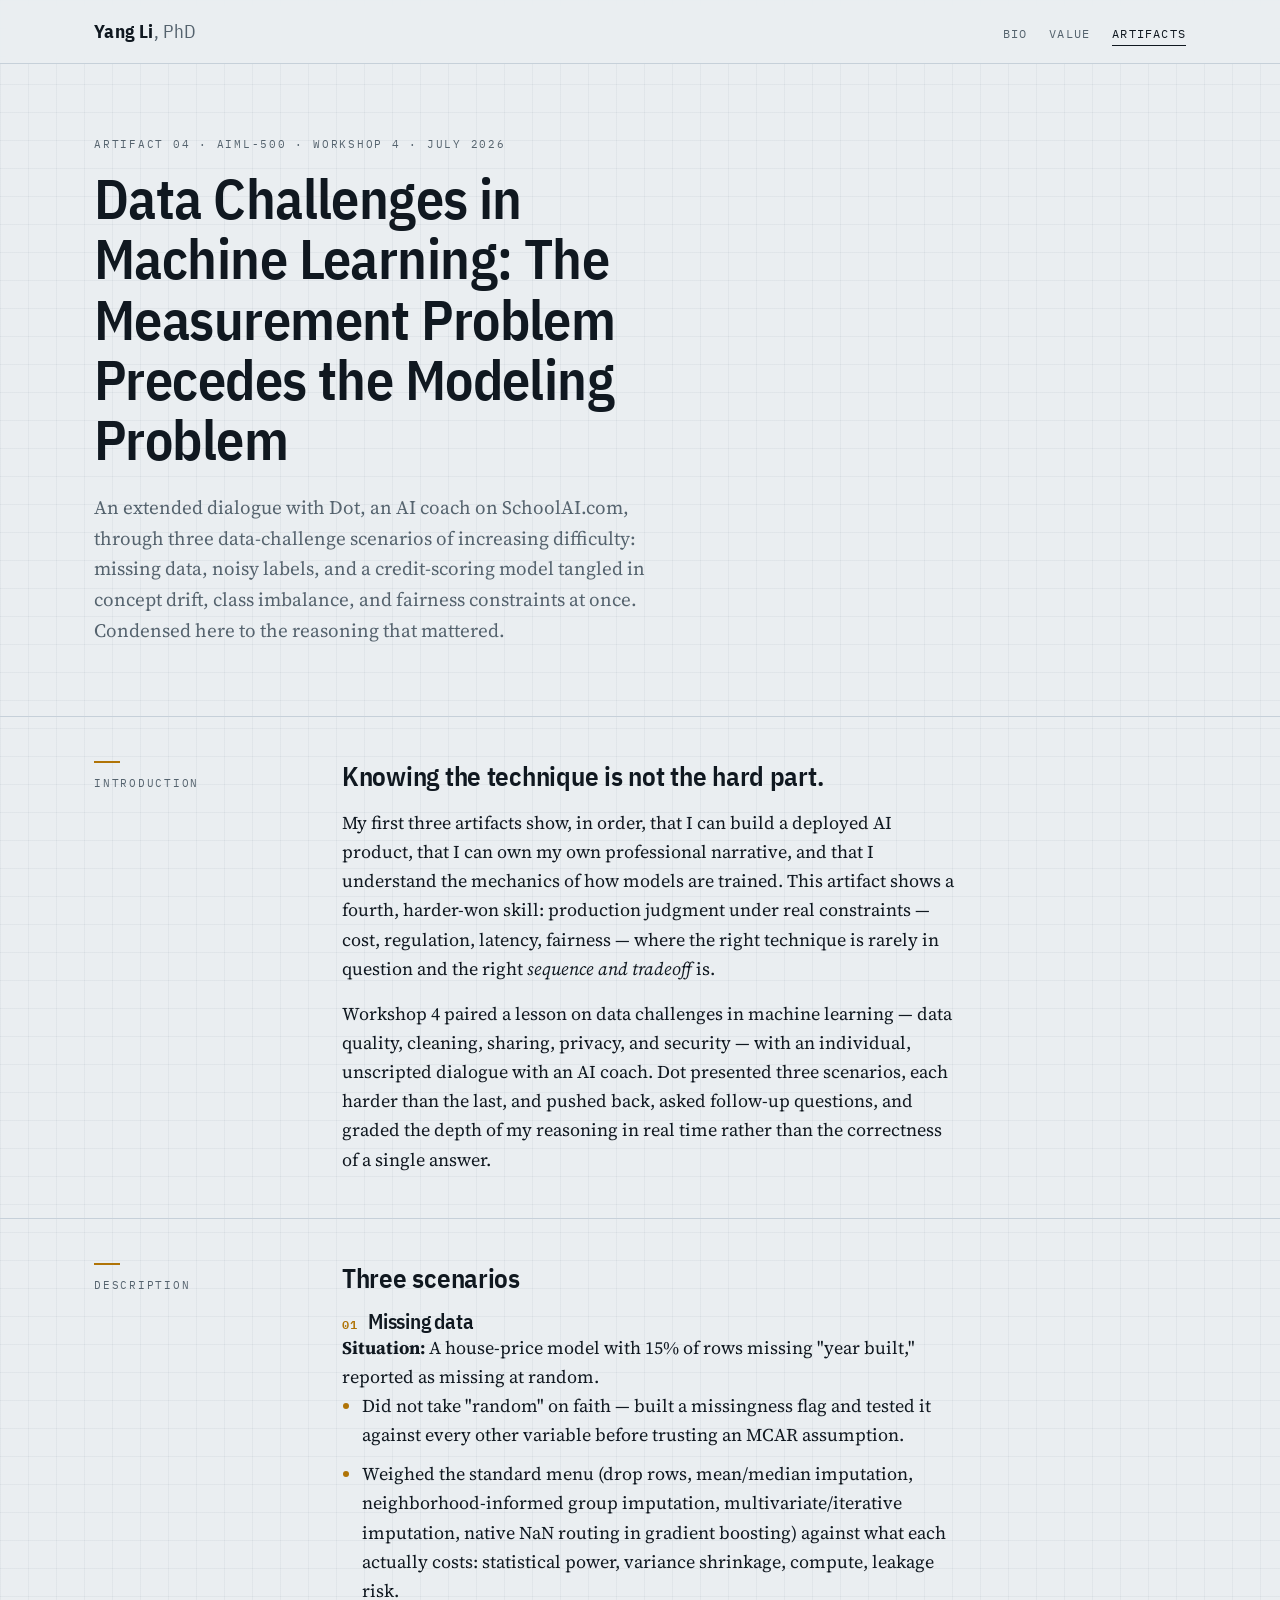
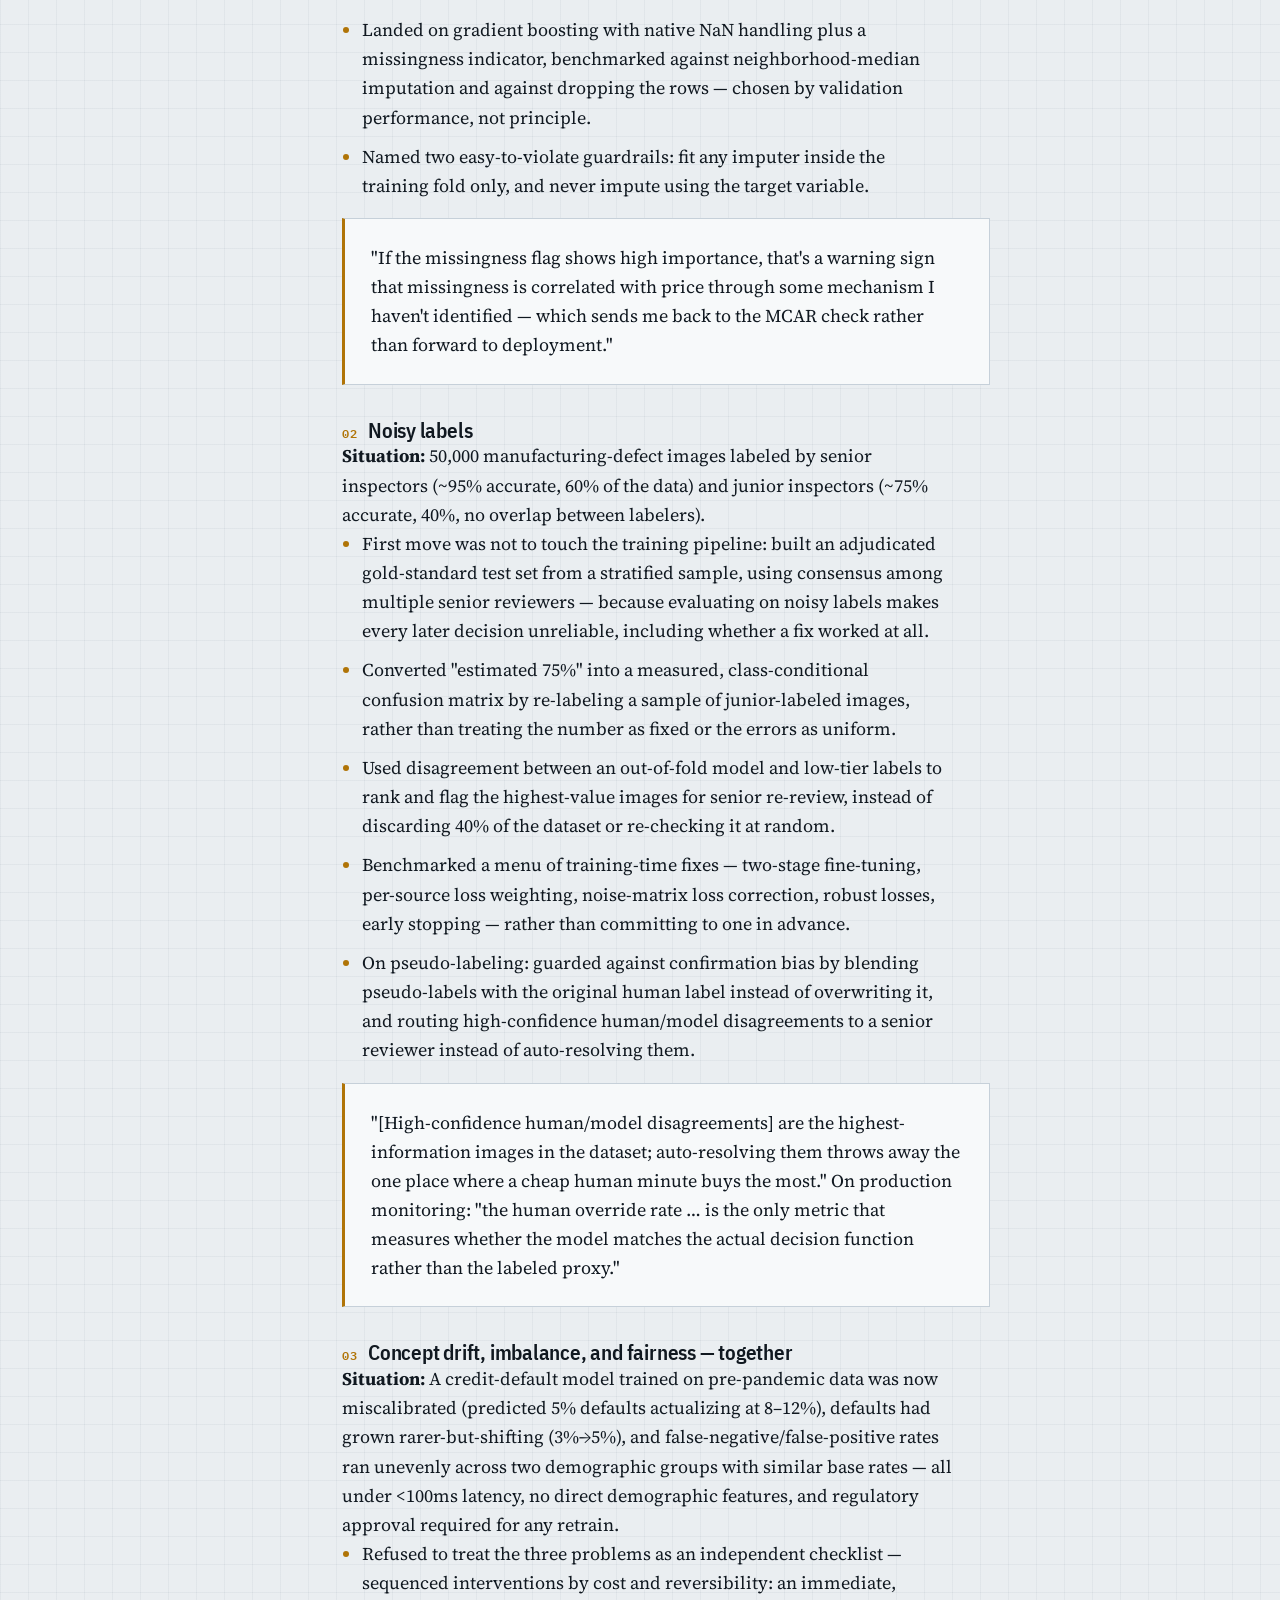
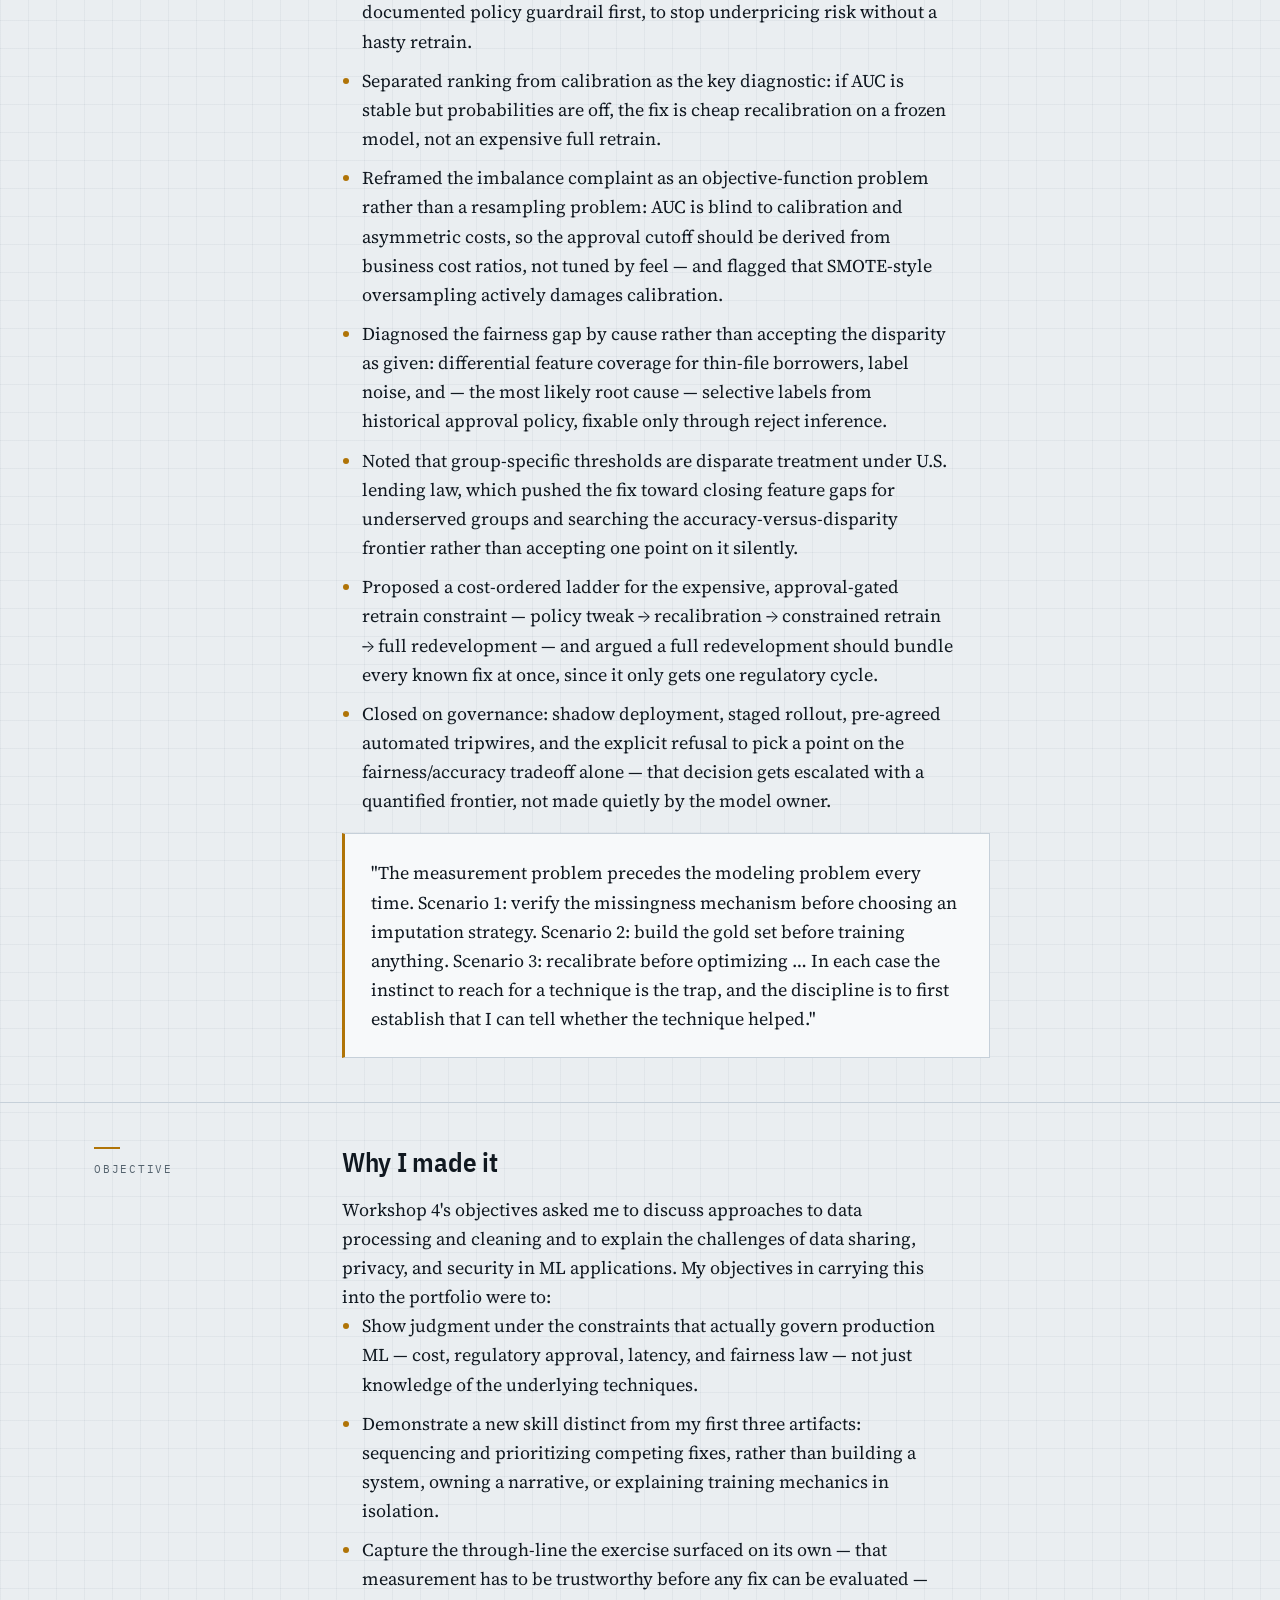
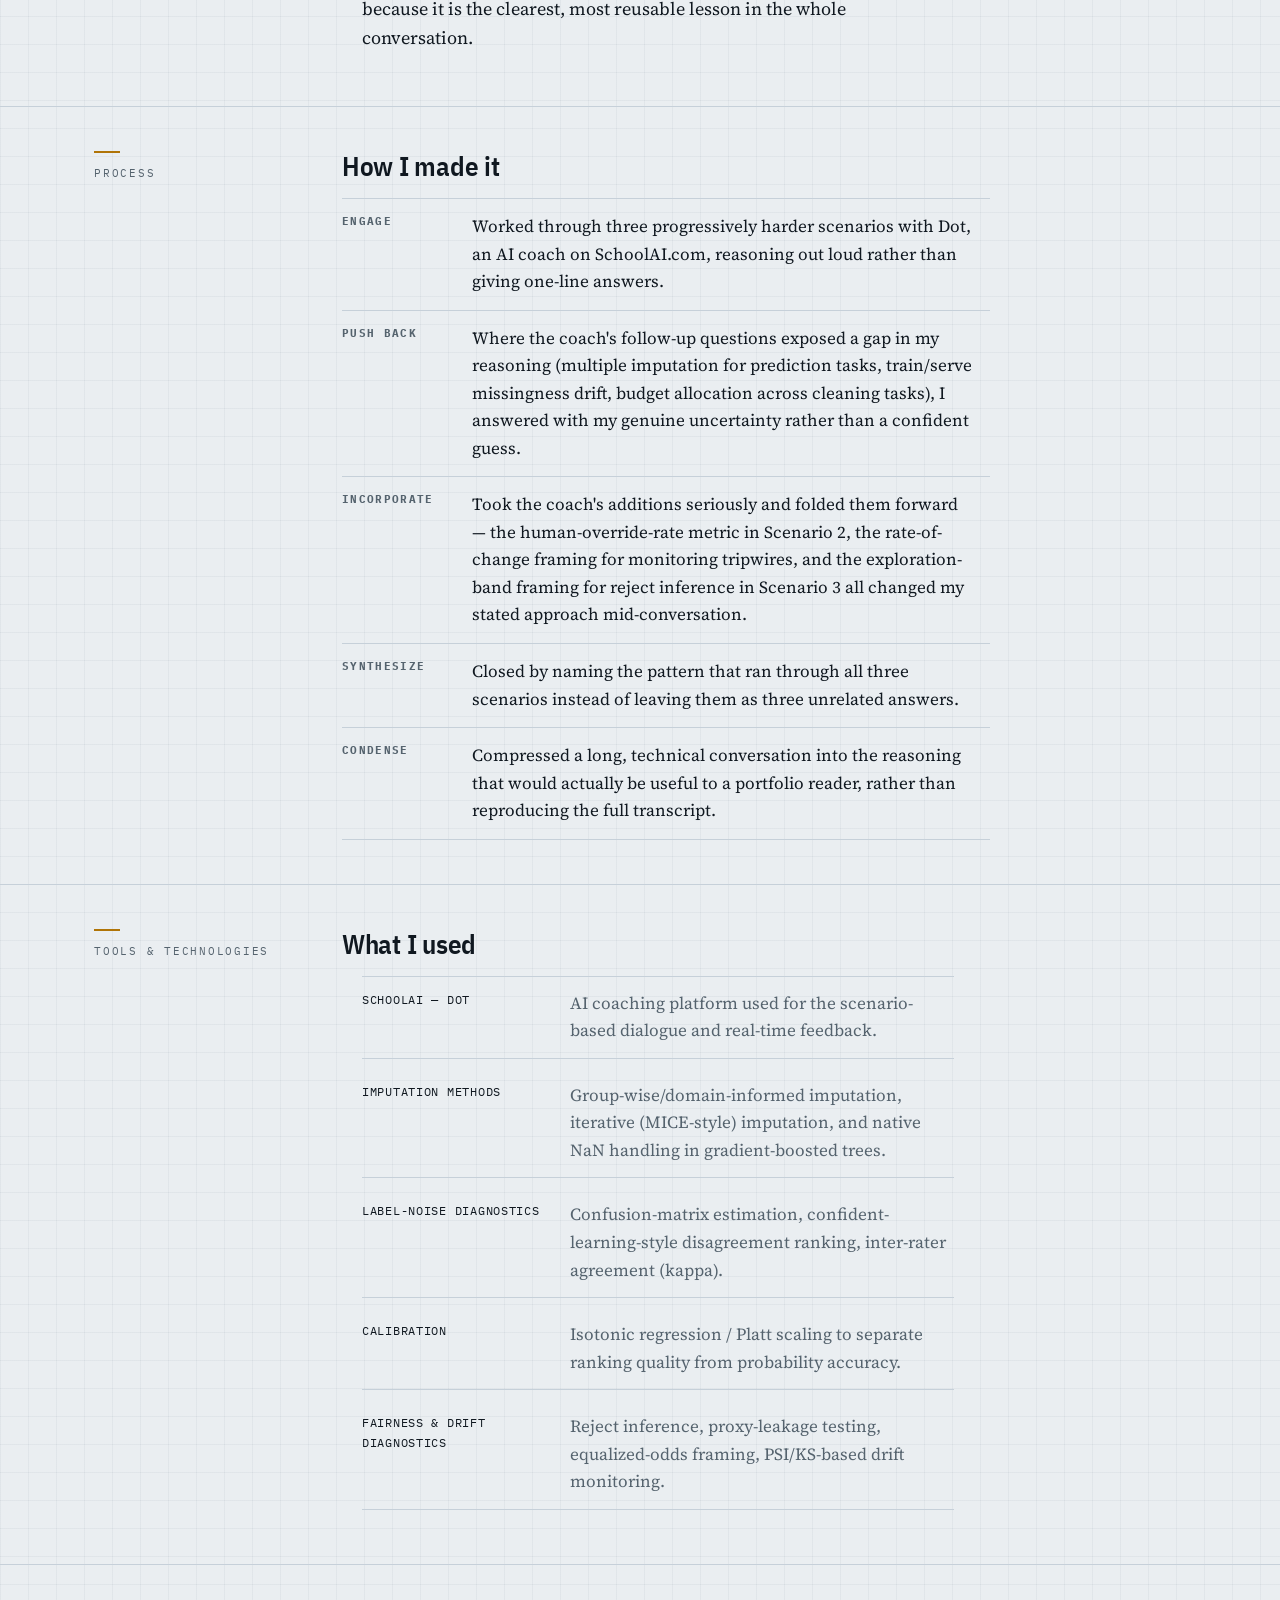
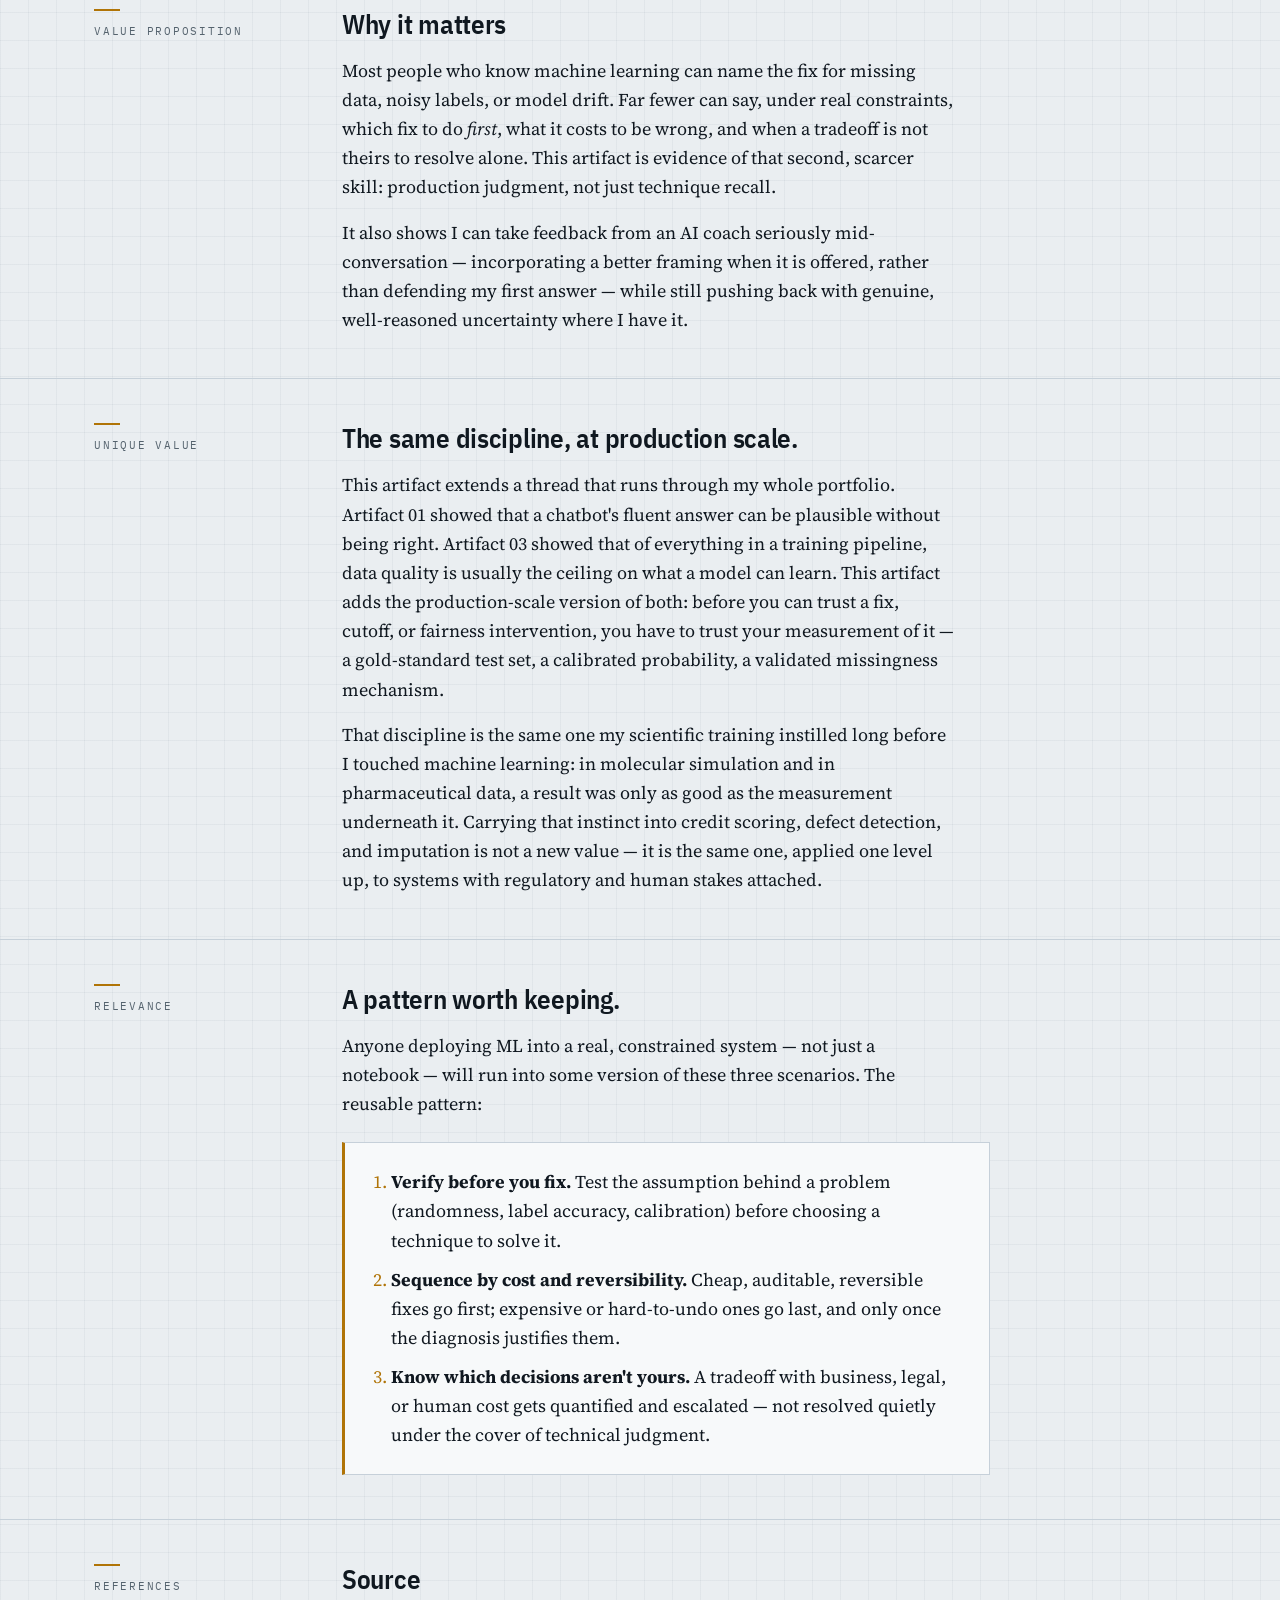
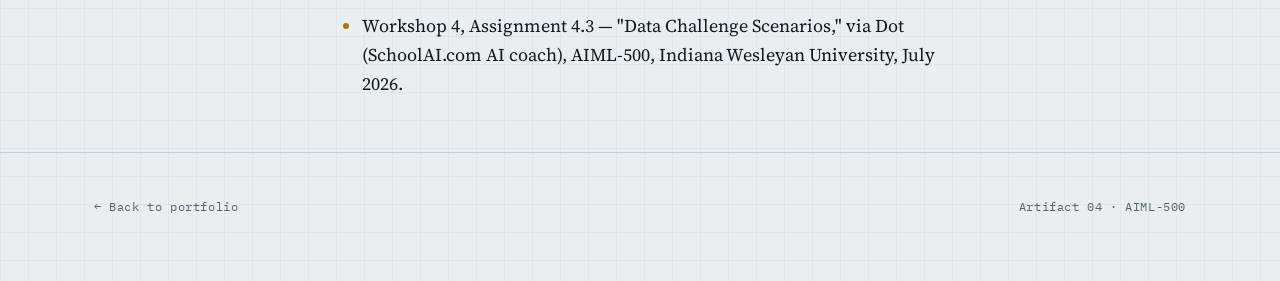
==== artifacts/data-challenges.html @ 75968f7e "update for artifact 4" ====
<!DOCTYPE html>
<html lang="en">
<head>
<meta charset="utf-8">
<meta name="viewport" content="width=device-width, initial-scale=1">
<title>Data Challenges in Machine Learning — Artifact 04 — Yang Li</title>
<meta name="description" content="Three production ML data-challenge scenarios — missing data, noisy labels, and a credit-scoring model tangled in drift, imbalance, and fairness constraints — worked through in dialogue with an AI coach. Artifact 04 of Yang Li's professional portfolio.">
<link rel="preconnect" href="https://fonts.googleapis.com">
<link rel="preconnect" href="https://fonts.gstatic.com" crossorigin>
<link href="https://fonts.googleapis.com/css2?family=IBM+Plex+Mono:wght@400;500&family=IBM+Plex+Sans+Condensed:wght@600;700&family=Source+Serif+4:ital,opsz,wght@0,8..60,400;0,8..60,600;1,8..60,400&display=swap" rel="stylesheet">
<link rel="stylesheet" href="../assets/style.css">
</head>
<body>

<header class="masthead">
  <div class="wrap">
    <a class="brand" href="../index.html">Yang Li<span>, PhD</span></a>
    <nav class="nav">
      <a href="../index.html#bio">Bio</a>
      <a href="../index.html#value">Value</a>
      <a href="../index.html#artifacts" aria-current="page">Artifacts</a>
    </nav>
  </div>
</header>

<main>

  <!-- ===== TITLE ===== -->
  <section class="doc-head">
    <div class="wrap">
      <p class="eyebrow">Artifact 04 &middot; AIML-500 &middot; Workshop 4 &middot; July 2026</p>
      <h1>Data Challenges in Machine Learning: The Measurement Problem Precedes the Modeling Problem</h1>
      <p class="hero-lede">An extended dialogue with Dot, an AI coach on SchoolAI.com, through three data-challenge scenarios of increasing difficulty: missing data, noisy labels, and a credit-scoring model tangled in concept drift, class imbalance, and fairness constraints at once. Condensed here to the reasoning that mattered.</p>
    </div>
  </section>

  <!-- ===== INTRODUCTION ===== -->
  <section class="field">
    <div class="wrap field-grid">
      <div class="section-label">Introduction</div>
      <div>
        <h2>Knowing the technique is not the hard part.</h2>
        <p>My first three artifacts show, in order, that I can build a deployed AI product, that I can own my own professional narrative, and that I understand the mechanics of how models are trained. This artifact shows a fourth, harder-won skill: production judgment under real constraints &mdash; cost, regulation, latency, fairness &mdash; where the right technique is rarely in question and the right <em>sequence and tradeoff</em> is.</p>
        <p>Workshop 4 paired a lesson on data challenges in machine learning &mdash; data quality, cleaning, sharing, privacy, and security &mdash; with an individual, unscripted dialogue with an AI coach. Dot presented three scenarios, each harder than the last, and pushed back, asked follow-up questions, and graded the depth of my reasoning in real time rather than the correctness of a single answer.</p>
      </div>
    </div>
  </section>

  <!-- ===== DESCRIPTION ===== -->
  <section class="field">
    <div class="wrap field-grid">
      <div class="section-label">Description</div>
      <div>
        <h2>Three scenarios</h2>

        <h3><span style="color:var(--amber); font-family:var(--mono); font-size:12px; letter-spacing:.08em; margin-right:10px;">01</span>Missing data</h3>
        <p><strong>Situation:</strong> A house-price model with 15% of rows missing "year built," reported as missing at random.</p>
        <ul>
          <li>Did not take "random" on faith &mdash; built a missingness flag and tested it against every other variable before trusting an MCAR assumption.</li>
          <li>Weighed the standard menu (drop rows, mean/median imputation, neighborhood-informed group imputation, multivariate/iterative imputation, native NaN routing in gradient boosting) against what each actually costs: statistical power, variance shrinkage, compute, leakage risk.</li>
          <li>Landed on gradient boosting with native NaN handling plus a missingness indicator, benchmarked against neighborhood-median imputation and against dropping the rows &mdash; chosen by validation performance, not principle.</li>
          <li>Named two easy-to-violate guardrails: fit any imputer inside the training fold only, and never impute using the target variable.</li>
        </ul>
        <div class="takeaway" style="margin-top:18px;">
          <p style="margin:0;">"If the missingness flag shows high importance, that's a warning sign that missingness is correlated with price through some mechanism I haven't identified &mdash; which sends me back to the MCAR check rather than forward to deployment."</p>
        </div>

        <h3 style="margin-top:34px;"><span style="color:var(--amber); font-family:var(--mono); font-size:12px; letter-spacing:.08em; margin-right:10px;">02</span>Noisy labels</h3>
        <p><strong>Situation:</strong> 50,000 manufacturing-defect images labeled by senior inspectors (~95% accurate, 60% of the data) and junior inspectors (~75% accurate, 40%, no overlap between labelers).</p>
        <ul>
          <li>First move was not to touch the training pipeline: built an adjudicated gold-standard test set from a stratified sample, using consensus among multiple senior reviewers &mdash; because evaluating on noisy labels makes every later decision unreliable, including whether a fix worked at all.</li>
          <li>Converted "estimated 75%" into a measured, class-conditional confusion matrix by re-labeling a sample of junior-labeled images, rather than treating the number as fixed or the errors as uniform.</li>
          <li>Used disagreement between an out-of-fold model and low-tier labels to rank and flag the highest-value images for senior re-review, instead of discarding 40% of the dataset or re-checking it at random.</li>
          <li>Benchmarked a menu of training-time fixes &mdash; two-stage fine-tuning, per-source loss weighting, noise-matrix loss correction, robust losses, early stopping &mdash; rather than committing to one in advance.</li>
          <li>On pseudo-labeling: guarded against confirmation bias by blending pseudo-labels with the original human label instead of overwriting it, and routing high-confidence human/model disagreements to a senior reviewer instead of auto-resolving them.</li>
        </ul>
        <div class="takeaway" style="margin-top:18px;">
          <p style="margin:0;">"[High-confidence human/model disagreements] are the highest-information images in the dataset; auto-resolving them throws away the one place where a cheap human minute buys the most." On production monitoring: "the human override rate&nbsp;&hellip; is the only metric that measures whether the model matches the actual decision function rather than the labeled proxy."</p>
        </div>

        <h3 style="margin-top:34px;"><span style="color:var(--amber); font-family:var(--mono); font-size:12px; letter-spacing:.08em; margin-right:10px;">03</span>Concept drift, imbalance, and fairness &mdash; together</h3>
        <p><strong>Situation:</strong> A credit-default model trained on pre-pandemic data was now miscalibrated (predicted 5% defaults actualizing at 8&ndash;12%), defaults had grown rarer-but-shifting (3%&rarr;5%), and false-negative/false-positive rates ran unevenly across two demographic groups with similar base rates &mdash; all under &lt;100ms latency, no direct demographic features, and regulatory approval required for any retrain.</li>
        <ul>
          <li>Refused to treat the three problems as an independent checklist &mdash; sequenced interventions by cost and reversibility: an immediate, documented policy guardrail first, to stop underpricing risk without a hasty retrain.</li>
          <li>Separated ranking from calibration as the key diagnostic: if AUC is stable but probabilities are off, the fix is cheap recalibration on a frozen model, not an expensive full retrain.</li>
          <li>Reframed the imbalance complaint as an objective-function problem rather than a resampling problem: AUC is blind to calibration and asymmetric costs, so the approval cutoff should be derived from business cost ratios, not tuned by feel &mdash; and flagged that SMOTE-style oversampling actively damages calibration.</li>
          <li>Diagnosed the fairness gap by cause rather than accepting the disparity as given: differential feature coverage for thin-file borrowers, label noise, and &mdash; the most likely root cause &mdash; selective labels from historical approval policy, fixable only through reject inference.</li>
          <li>Noted that group-specific thresholds are disparate treatment under U.S. lending law, which pushed the fix toward closing feature gaps for underserved groups and searching the accuracy-versus-disparity frontier rather than accepting one point on it silently.</li>
          <li>Proposed a cost-ordered ladder for the expensive, approval-gated retrain constraint &mdash; policy tweak &rarr; recalibration &rarr; constrained retrain &rarr; full redevelopment &mdash; and argued a full redevelopment should bundle every known fix at once, since it only gets one regulatory cycle.</li>
          <li>Closed on governance: shadow deployment, staged rollout, pre-agreed automated tripwires, and the explicit refusal to pick a point on the fairness/accuracy tradeoff alone &mdash; that decision gets escalated with a quantified frontier, not made quietly by the model owner.</li>
        </ul>
        <div class="takeaway" style="margin-top:18px;">
          <p style="margin:0;">"The measurement problem precedes the modeling problem every time. Scenario 1: verify the missingness mechanism before choosing an imputation strategy. Scenario 2: build the gold set before training anything. Scenario 3: recalibrate before optimizing&nbsp;&hellip; In each case the instinct to reach for a technique is the trap, and the discipline is to first establish that I can tell whether the technique helped."</p>
        </div>
      </div>
    </div>
  </section>

  <!-- ===== OBJECTIVE ===== -->
  <section class="field">
    <div class="wrap field-grid">
      <div class="section-label">Objective</div>
      <div>
        <h2>Why I made it</h2>
        <p>Workshop 4's objectives asked me to discuss approaches to data processing and cleaning and to explain the challenges of data sharing, privacy, and security in ML applications. My objectives in carrying this into the portfolio were to:</p>
        <ul>
          <li>Show judgment under the constraints that actually govern production ML &mdash; cost, regulatory approval, latency, and fairness law &mdash; not just knowledge of the underlying techniques.</li>
          <li>Demonstrate a new skill distinct from my first three artifacts: sequencing and prioritizing competing fixes, rather than building a system, owning a narrative, or explaining training mechanics in isolation.</li>
          <li>Capture the through-line the exercise surfaced on its own &mdash; that measurement has to be trustworthy before any fix can be evaluated &mdash; because it is the clearest, most reusable lesson in the whole conversation.</li>
        </ul>
      </div>
    </div>
  </section>

  <!-- ===== PROCESS ===== -->
  <section class="field">
    <div class="wrap field-grid">
      <div class="section-label">Process</div>
      <div>
        <h2>How I made it</h2>
        <table class="process">
          <tr>
            <th>Engage</th>
            <td>Worked through three progressively harder scenarios with Dot, an AI coach on SchoolAI.com, reasoning out loud rather than giving one-line answers.</td>
          </tr>
          <tr>
            <th>Push back</th>
            <td>Where the coach's follow-up questions exposed a gap in my reasoning (multiple imputation for prediction tasks, train/serve missingness drift, budget allocation across cleaning tasks), I answered with my genuine uncertainty rather than a confident guess.</td>
          </tr>
          <tr>
            <th>Incorporate</th>
            <td>Took the coach's additions seriously and folded them forward &mdash; the human-override-rate metric in Scenario 2, the rate-of-change framing for monitoring tripwires, and the exploration-band framing for reject inference in Scenario 3 all changed my stated approach mid-conversation.</td>
          </tr>
          <tr>
            <th>Synthesize</th>
            <td>Closed by naming the pattern that ran through all three scenarios instead of leaving them as three unrelated answers.</td>
          </tr>
          <tr>
            <th>Condense</th>
            <td>Compressed a long, technical conversation into the reasoning that would actually be useful to a portfolio reader, rather than reproducing the full transcript.</td>
          </tr>
        </table>
      </div>
    </div>
  </section>

  <!-- ===== TOOLS ===== -->
  <section class="field">
    <div class="wrap field-grid">
      <div class="section-label">Tools &amp; technologies</div>
      <div>
        <h2>What I used</h2>
        <ul class="tool-list">
          <li><span class="t">SchoolAI &mdash; Dot</span><span class="d">AI coaching platform used for the scenario-based dialogue and real-time feedback.</span></li>
          <li><span class="t">Imputation methods</span><span class="d">Group-wise/domain-informed imputation, iterative (MICE-style) imputation, and native NaN handling in gradient-boosted trees.</span></li>
          <li><span class="t">Label-noise diagnostics</span><span class="d">Confusion-matrix estimation, confident-learning-style disagreement ranking, inter-rater agreement (kappa).</span></li>
          <li><span class="t">Calibration</span><span class="d">Isotonic regression / Platt scaling to separate ranking quality from probability accuracy.</span></li>
          <li><span class="t">Fairness &amp; drift diagnostics</span><span class="d">Reject inference, proxy-leakage testing, equalized-odds framing, PSI/KS-based drift monitoring.</span></li>
        </ul>
      </div>
    </div>
  </section>

  <!-- ===== VALUE PROPOSITION ===== -->
  <section class="field">
    <div class="wrap field-grid">
      <div class="section-label">Value proposition</div>
      <div>
        <h2>Why it matters</h2>
        <p>Most people who know machine learning can name the fix for missing data, noisy labels, or model drift. Far fewer can say, under real constraints, which fix to do <em>first</em>, what it costs to be wrong, and when a tradeoff is not theirs to resolve alone. This artifact is evidence of that second, scarcer skill: production judgment, not just technique recall.</p>
        <p>It also shows I can take feedback from an AI coach seriously mid-conversation &mdash; incorporating a better framing when it is offered, rather than defending my first answer &mdash; while still pushing back with genuine, well-reasoned uncertainty where I have it.</p>
      </div>
    </div>
  </section>

  <!-- ===== UNIQUE VALUE ===== -->
  <section class="field">
    <div class="wrap field-grid">
      <div class="section-label">Unique value</div>
      <div>
        <h2>The same discipline, at production scale.</h2>
        <p>This artifact extends a thread that runs through my whole portfolio. Artifact 01 showed that a chatbot's fluent answer can be plausible without being right. Artifact 03 showed that of everything in a training pipeline, data quality is usually the ceiling on what a model can learn. This artifact adds the production-scale version of both: before you can trust a fix, cutoff, or fairness intervention, you have to trust your measurement of it &mdash; a gold-standard test set, a calibrated probability, a validated missingness mechanism.</p>
        <p>That discipline is the same one my scientific training instilled long before I touched machine learning: in molecular simulation and in pharmaceutical data, a result was only as good as the measurement underneath it. Carrying that instinct into credit scoring, defect detection, and imputation is not a new value &mdash; it is the same one, applied one level up, to systems with regulatory and human stakes attached.</p>
      </div>
    </div>
  </section>

  <!-- ===== RELEVANCE ===== -->
  <section class="field">
    <div class="wrap field-grid">
      <div class="section-label">Relevance</div>
      <div>
        <h2>A pattern worth keeping.</h2>
        <p>Anyone deploying ML into a real, constrained system &mdash; not just a notebook &mdash; will run into some version of these three scenarios. The reusable pattern:</p>
        <div class="takeaway">
          <ol>
            <li><strong>Verify before you fix.</strong> Test the assumption behind a problem (randomness, label accuracy, calibration) before choosing a technique to solve it.</li>
            <li><strong>Sequence by cost and reversibility.</strong> Cheap, auditable, reversible fixes go first; expensive or hard-to-undo ones go last, and only once the diagnosis justifies them.</li>
            <li><strong>Know which decisions aren't yours.</strong> A tradeoff with business, legal, or human cost gets quantified and escalated &mdash; not resolved quietly under the cover of technical judgment.</li>
          </ol>
        </div>
      </div>
    </div>
  </section>

  <!-- ===== REFERENCES ===== -->
  <section class="field">
    <div class="wrap field-grid">
      <div class="section-label">References</div>
      <div>
        <h2>Source</h2>
        <ul>
          <li>Workshop 4, Assignment 4.3 &mdash; "Data Challenge Scenarios," via Dot (SchoolAI.com AI coach), AIML-500, Indiana Wesleyan University, July 2026.</li>
        </ul>
      </div>
    </div>
  </section>

</main>

<footer class="foot">
  <div class="wrap" style="display:flex;justify-content:space-between;gap:16px;flex-wrap:wrap;width:100%;">
    <span><a href="../index.html" style="border:0;color:inherit;">&larr; Back to portfolio</a></span>
    <span>Artifact 04 &middot; AIML-500</span>
  </div>
</footer>

</body>
</html>
---- assets/style.css ----
/* ============================================================
   Yang Li — Professional Portfolio
   Design: "lab notebook" — cool plotting-paper ground, engineered
   condensed display type, serif body (scientific paper vernacular),
   mono utility rail for labels. Signature element: the calibration
   specimen (v1 fails / v2 passes) that carries the site's thesis —
   plausible is not the same as right.
   ============================================================ */

:root {
  --paper:    #EAEEF1;
  --panel:    #F7F9FA;
  --ink:      #101820;
  --graphite: #55636E;
  --rule:     #C6D0D9;
  --signal:   #0B4F9E;
  --amber:    #B07407;
  --fail:     #98392C;

  --display: "IBM Plex Sans Condensed", "Arial Narrow", sans-serif;
  --body:    "Source Serif 4", Georgia, serif;
  --mono:    "IBM Plex Mono", ui-monospace, monospace;

  --max: 1140px;
  --gutter: 24px;
}

*, *::before, *::after { box-sizing: border-box; }

html { scroll-behavior: smooth; }
@media (prefers-reduced-motion: reduce) {
  html { scroll-behavior: auto; }
  * { animation: none !important; transition: none !important; }
}

body {
  margin: 0;
  background: var(--paper);
  /* faint plotting grid */
  background-image:
    linear-gradient(to right, rgba(17,40,60,.045) 1px, transparent 1px),
    linear-gradient(to bottom, rgba(17,40,60,.045) 1px, transparent 1px);
  background-size: 28px 28px;
  color: var(--ink);
  font-family: var(--body);
  font-size: 18px;
  line-height: 1.62;
  -webkit-font-smoothing: antialiased;
}

.wrap { max-width: var(--max); margin: 0 auto; padding: 0 var(--gutter); }

a { color: var(--signal); text-decoration: none; border-bottom: 1px solid rgba(11,79,158,.35); }
a:hover { border-bottom-color: var(--signal); }
a:focus-visible, button:focus-visible {
  outline: 2px solid var(--signal);
  outline-offset: 3px;
  border-radius: 2px;
}

/* ---------- utility type ---------- */

.eyebrow {
  font-family: var(--mono);
  font-size: 11px;
  letter-spacing: .16em;
  text-transform: uppercase;
  color: var(--graphite);
  margin: 0 0 14px;
}

h1, h2, h3 {
  font-family: var(--display);
  font-weight: 600;
  letter-spacing: -.01em;
  line-height: 1.08;
  margin: 0;
}

/* ---------- masthead ---------- */

.masthead {
  border-bottom: 1px solid var(--rule);
  background: rgba(234,238,241,.92);
  backdrop-filter: blur(6px);
  position: sticky;
  top: 0;
  z-index: 20;
}
.masthead .wrap {
  display: flex;
  align-items: baseline;
  justify-content: space-between;
  gap: 20px;
  padding-top: 16px;
  padding-bottom: 16px;
  flex-wrap: wrap;
}
.brand {
  font-family: var(--display);
  font-weight: 700;
  font-size: 19px;
  letter-spacing: .02em;
  color: var(--ink);
  border: 0;
}
.brand span { color: var(--graphite); font-weight: 400; }
.nav { display: flex; gap: 22px; }
.nav a {
  font-family: var(--mono);
  font-size: 12px;
  letter-spacing: .1em;
  text-transform: uppercase;
  color: var(--graphite);
  border: 0;
  padding-bottom: 2px;
  border-bottom: 1px solid transparent;
}
.nav a:hover, .nav a[aria-current="page"] { color: var(--ink); border-bottom-color: var(--ink); }

/* ---------- hero ---------- */

.hero { padding: 88px 0 64px; }
.hero-grid {
  display: grid;
  grid-template-columns: 1.05fr .95fr;
  gap: 64px;
  align-items: start;
}
.hero h1 {
  font-size: clamp(42px, 5.6vw, 72px);
  line-height: 1.02;
  margin-bottom: 24px;
}
.hero h1 em {
  font-family: var(--body);
  font-style: italic;
  font-weight: 400;
  color: var(--signal);
}
.hero-lede {
  font-size: 20px;
  color: var(--graphite);
  max-width: 34ch;
  margin: 0 0 30px;
}
.hero-meta {
  font-family: var(--mono);
  font-size: 12px;
  letter-spacing: .06em;
  color: var(--graphite);
  border-top: 1px solid var(--rule);
  padding-top: 14px;
  display: flex;
  flex-wrap: wrap;
  gap: 6px 18px;
}

/* ---------- signature: calibration specimen ---------- */

.specimen {
  border: 1px solid var(--rule);
  background: var(--panel);
}
.specimen-head {
  font-family: var(--mono);
  font-size: 11px;
  letter-spacing: .13em;
  text-transform: uppercase;
  color: var(--graphite);
  padding: 12px 18px;
  border-bottom: 1px solid var(--rule);
  display: flex;
  justify-content: space-between;
  gap: 12px;
}
.trial { padding: 20px 18px; border-bottom: 1px solid var(--rule); }
.trial:last-child { border-bottom: 0; }
.trial-tag {
  font-family: var(--mono);
  font-size: 11px;
  letter-spacing: .1em;
  display: inline-flex;
  align-items: center;
  gap: 8px;
  margin-bottom: 10px;
}
.stamp {
  font-family: var(--mono);
  font-size: 10px;
  letter-spacing: .14em;
  padding: 2px 7px;
  border: 1px solid currentColor;
}
.trial--fail .trial-tag, .trial--fail .stamp { color: var(--fail); }
.trial--pass .trial-tag, .trial--pass .stamp { color: var(--signal); }
.trial p { margin: 0; font-size: 16px; }
.trial .quote { color: var(--ink); }
.trial .verdict {
  font-family: var(--mono);
  font-size: 12px;
  line-height: 1.55;
  color: var(--graphite);
  margin-top: 10px;
}
.specimen-foot {
  padding: 14px 18px;
  border-top: 1px solid var(--rule);
  font-family: var(--mono);
  font-size: 11px;
  letter-spacing: .04em;
  color: var(--graphite);
  background: rgba(11,79,158,.04);
}

/* ---------- sections ---------- */

.section { padding: 72px 0; border-top: 1px solid var(--rule); }
.section-grid {
  display: grid;
  grid-template-columns: 200px 1fr;
  gap: 48px;
  align-items: start;
}
.section-label {
  font-family: var(--mono);
  font-size: 11px;
  letter-spacing: .16em;
  text-transform: uppercase;
  color: var(--graphite);
  position: sticky;
  top: 92px;
}
.section-label::before {
  content: "";
  display: block;
  width: 26px;
  height: 2px;
  background: var(--amber);
  margin-bottom: 12px;
}
.section h2 {
  font-size: clamp(28px, 3.2vw, 38px);
  margin-bottom: 22px;
  max-width: 22ch;
}
.section p { max-width: 68ch; }
.section p + p { margin-top: 18px; }

/* ---------- value proposition ---------- */

.claim {
  font-family: var(--display);
  font-size: clamp(24px, 3vw, 34px);
  font-weight: 600;
  line-height: 1.2;
  border-left: 3px solid var(--amber);
  padding-left: 22px;
  margin: 0 0 36px;
  max-width: 26ch;
}
.pillars { display: grid; gap: 28px; }
.pillar { border-top: 1px solid var(--rule); padding-top: 16px; }
.pillar h3 {
  font-size: 19px;
  margin-bottom: 8px;
  display: flex;
  align-items: baseline;
  gap: 10px;
}
.pillar h3 .n {
  font-family: var(--mono);
  font-size: 11px;
  color: var(--amber);
  letter-spacing: .1em;
}
.pillar p { margin: 0; color: var(--graphite); font-size: 17px; }

/* ---------- artifact index ---------- */

.artifact-card {
  display: block;
  border: 1px solid var(--rule);
  background: var(--panel);
  padding: 28px;
  color: inherit;
  transition: border-color .2s ease, transform .2s ease;
}
.artifact-card:hover { border-color: var(--signal); transform: translateY(-2px); }
.artifact-card h3 { font-size: 26px; margin: 8px 0 12px; }
.artifact-card p { color: var(--graphite); margin: 0 0 18px; max-width: 60ch; }
.tags { display: flex; flex-wrap: wrap; gap: 8px; }
.tag {
  font-family: var(--mono);
  font-size: 11px;
  letter-spacing: .06em;
  color: var(--graphite);
  border: 1px solid var(--rule);
  padding: 3px 9px;
}
.pending {
  border: 1px dashed var(--rule);
  padding: 22px 28px;
  margin-top: 18px;
  font-family: var(--mono);
  font-size: 12px;
  letter-spacing: .06em;
  color: var(--graphite);
}

/* ---------- artifact detail page ---------- */

.doc-head { padding: 72px 0 40px; }
.doc-head h1 { font-size: clamp(34px, 4.6vw, 56px); max-width: 20ch; margin-bottom: 22px; }
.doc-head .hero-lede { max-width: 60ch; font-size: 19px; }

.cta {
  display: inline-block;
  font-family: var(--mono);
  font-size: 13px;
  letter-spacing: .1em;
  text-transform: uppercase;
  background: var(--signal);
  color: #fff;
  padding: 14px 26px;
  border: 0;
}
.cta:hover { background: var(--ink); border: 0; }

.field { padding: 44px 0; border-top: 1px solid var(--rule); }
.field-grid { display: grid; grid-template-columns: 200px 1fr; gap: 48px; align-items: start; }
.field h2 { font-size: 27px; margin-bottom: 18px; }
.field p { max-width: 68ch; margin: 0; }
.field p + p { margin-top: 16px; }
.field ul { max-width: 68ch; margin: 0; padding-left: 20px; }
.field li { margin-bottom: 10px; }
.field li::marker { color: var(--amber); }

/* process table */
.process { width: 100%; border-collapse: collapse; max-width: 72ch; }
.process th, .process td {
  text-align: left;
  border-bottom: 1px solid var(--rule);
  padding: 14px 16px 14px 0;
  vertical-align: top;
}
.process th {
  font-family: var(--mono);
  font-size: 11px;
  letter-spacing: .12em;
  text-transform: uppercase;
  color: var(--graphite);
  white-space: nowrap;
  width: 130px;
}
.process td { font-size: 17px; }
.process tr:first-child th, .process tr:first-child td { border-top: 1px solid var(--rule); }

/* evidence figures */
.figures { display: grid; grid-template-columns: repeat(auto-fit, minmax(230px, 1fr)); gap: 18px; max-width: 72ch; }
figure { margin: 0; }
.shot {
  aspect-ratio: 4 / 3;
  border: 1px dashed var(--rule);
  background: var(--panel);
  display: flex;
  align-items: center;
  justify-content: center;
  text-align: center;
  padding: 16px;
  font-family: var(--mono);
  font-size: 11px;
  line-height: 1.6;
  letter-spacing: .04em;
  color: var(--graphite);
}
.shot { white-space: pre-line; }
.shot img { width: 100%; height: 100%; object-fit: cover; display: block; white-space: normal; }
figcaption {
  font-family: var(--mono);
  font-size: 11px;
  letter-spacing: .05em;
  color: var(--graphite);
  margin-top: 8px;
}

.tool-list { list-style: none; padding: 0; max-width: 72ch; }
.tool-list li {
  border-bottom: 1px solid var(--rule);
  padding: 13px 0;
  display: grid;
  grid-template-columns: 190px 1fr;
  gap: 18px;
}
.tool-list li:first-child { border-top: 1px solid var(--rule); }
.tool-list .t {
  font-family: var(--mono);
  font-size: 12px;
  letter-spacing: .06em;
  text-transform: uppercase;
  color: var(--ink);
}
.tool-list .d { color: var(--graphite); font-size: 17px; }

.takeaway {
  border: 1px solid var(--rule);
  border-left: 3px solid var(--amber);
  background: var(--panel);
  padding: 24px 26px;
  max-width: 72ch;
  margin-top: 24px;
}
.takeaway ol { margin: 0; padding-left: 20px; }
.takeaway li { margin-bottom: 10px; }
.takeaway li:last-child { margin-bottom: 0; }

.note {
  font-family: var(--mono);
  font-size: 12px;
  line-height: 1.7;
  letter-spacing: .03em;
  color: var(--graphite);
  border: 1px dashed var(--rule);
  padding: 16px 18px;
  max-width: 72ch;
}

/* ---------- footer ---------- */

.foot {
  border-top: 1px solid var(--rule);
  padding: 44px 0 64px;
  font-family: var(--mono);
  font-size: 12px;
  letter-spacing: .05em;
  color: var(--graphite);
  display: flex;
  justify-content: space-between;
  gap: 16px;
  flex-wrap: wrap;
}

/* ---------- motion ---------- */

.rise { opacity: 0; transform: translateY(14px); }
.rise.in { opacity: 1; transform: none; transition: opacity .6s ease, transform .6s ease; }

/* ---------- responsive ---------- */

@media (max-width: 900px) {
  body { font-size: 17px; }
  .hero { padding: 56px 0 44px; }
  .hero-grid, .section-grid, .field-grid { grid-template-columns: 1fr; gap: 28px; }
  .section-label { position: static; }
  .tool-list li { grid-template-columns: 1fr; gap: 4px; }
  .masthead .wrap { padding-top: 12px; padding-bottom: 12px; }
  .nav { gap: 16px; }
  .section, .doc-head { padding: 48px 0; }
}
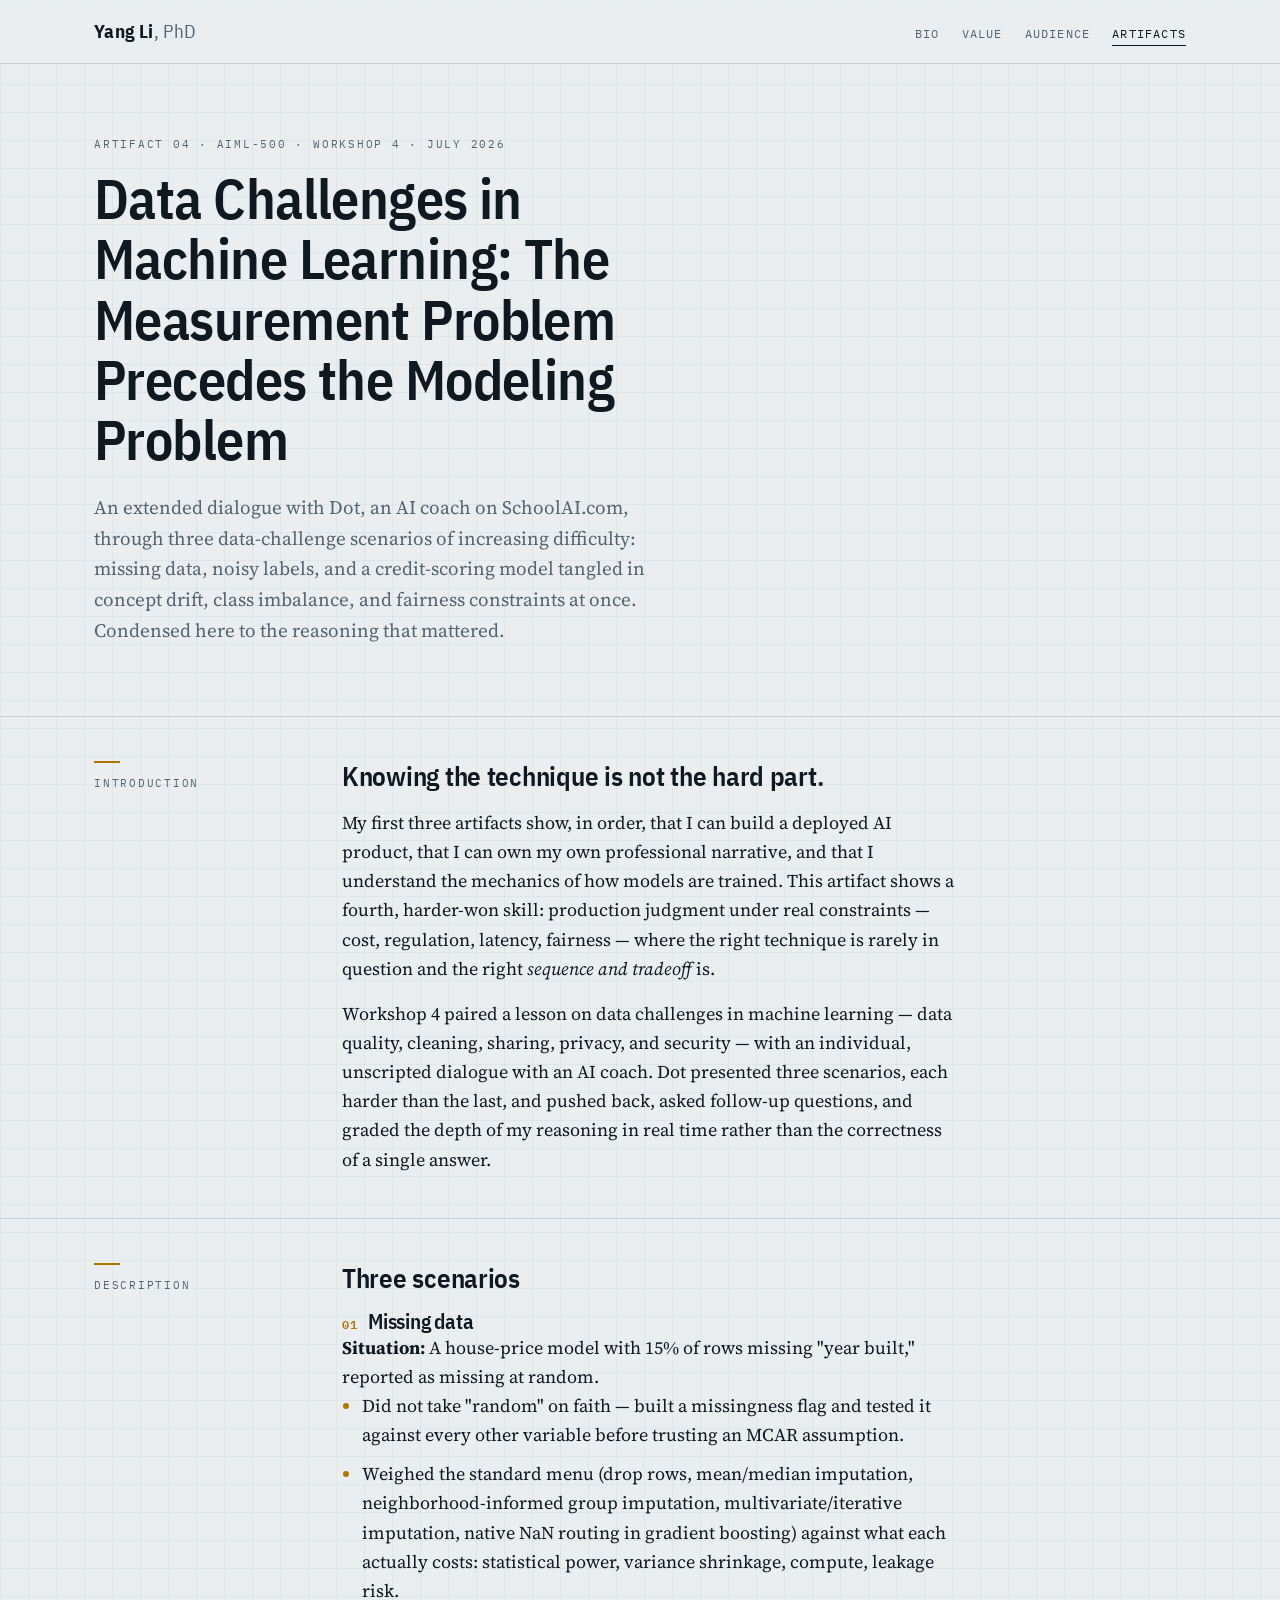
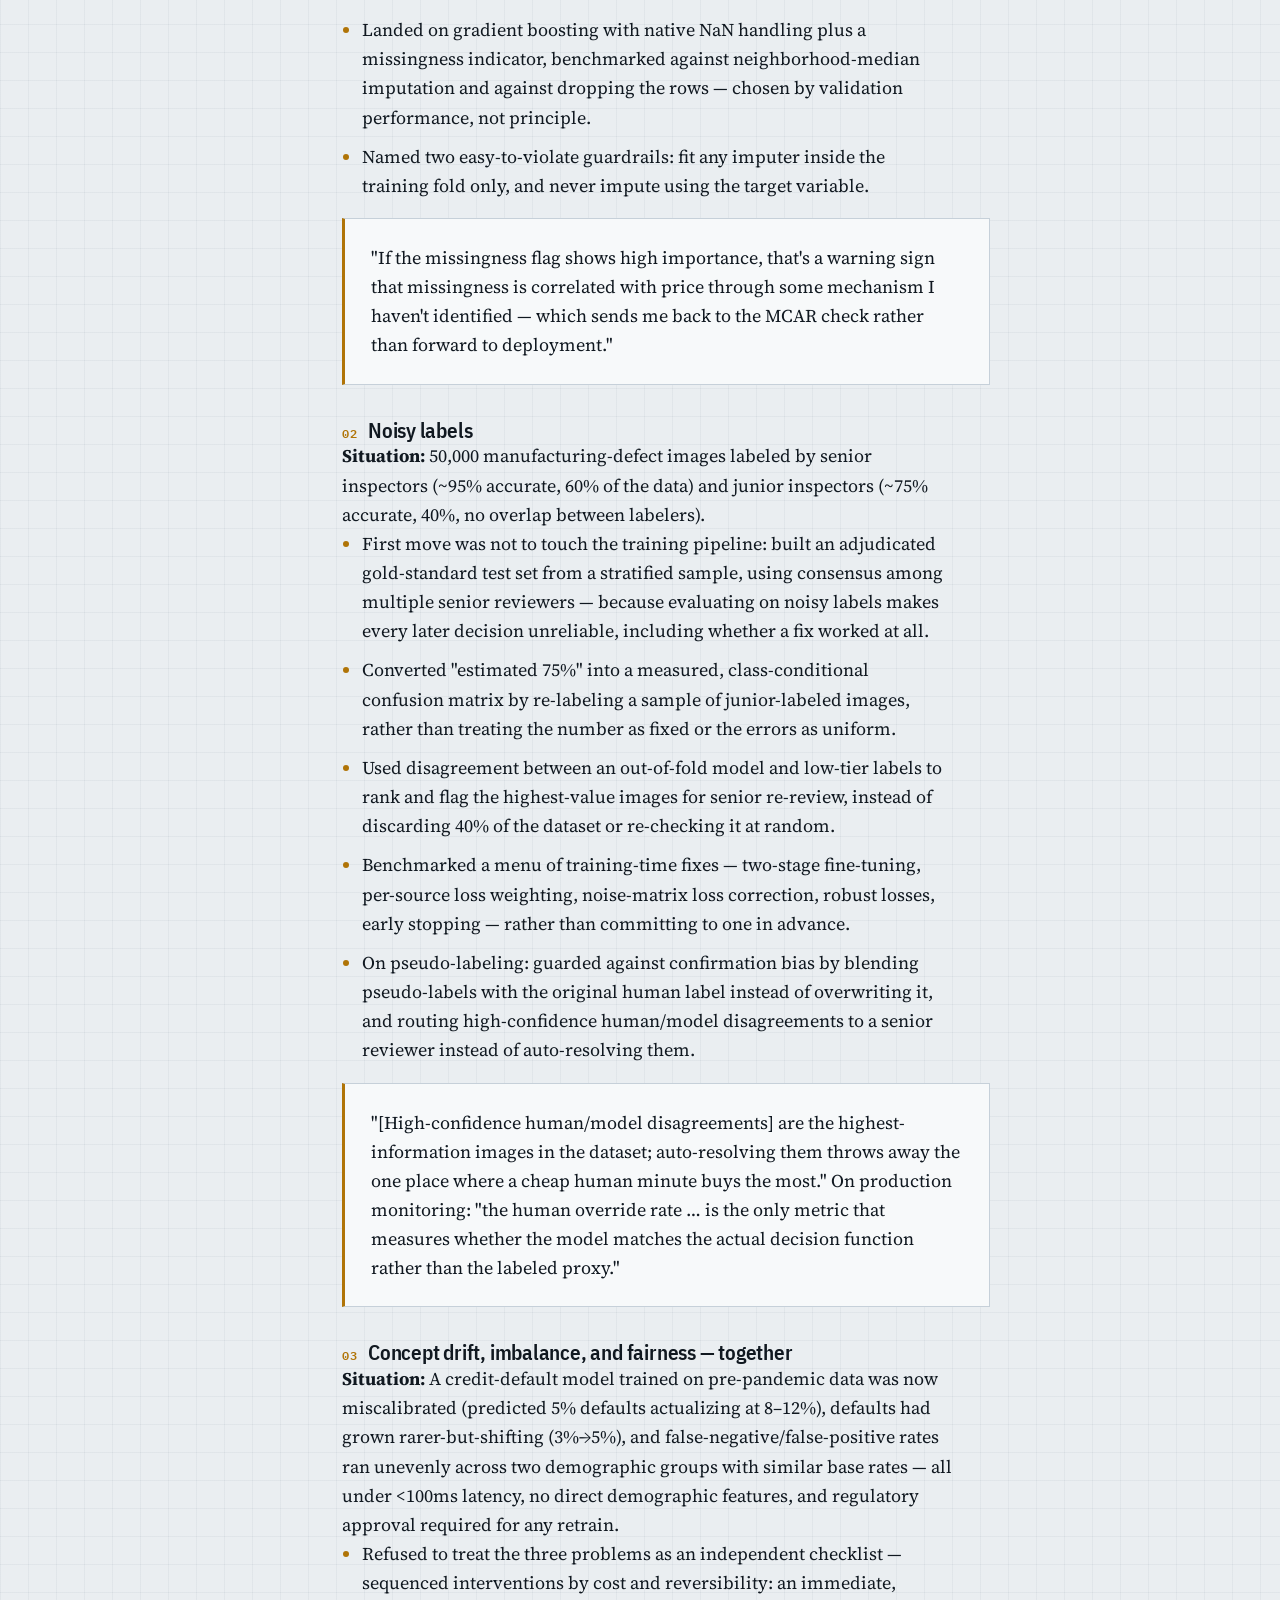
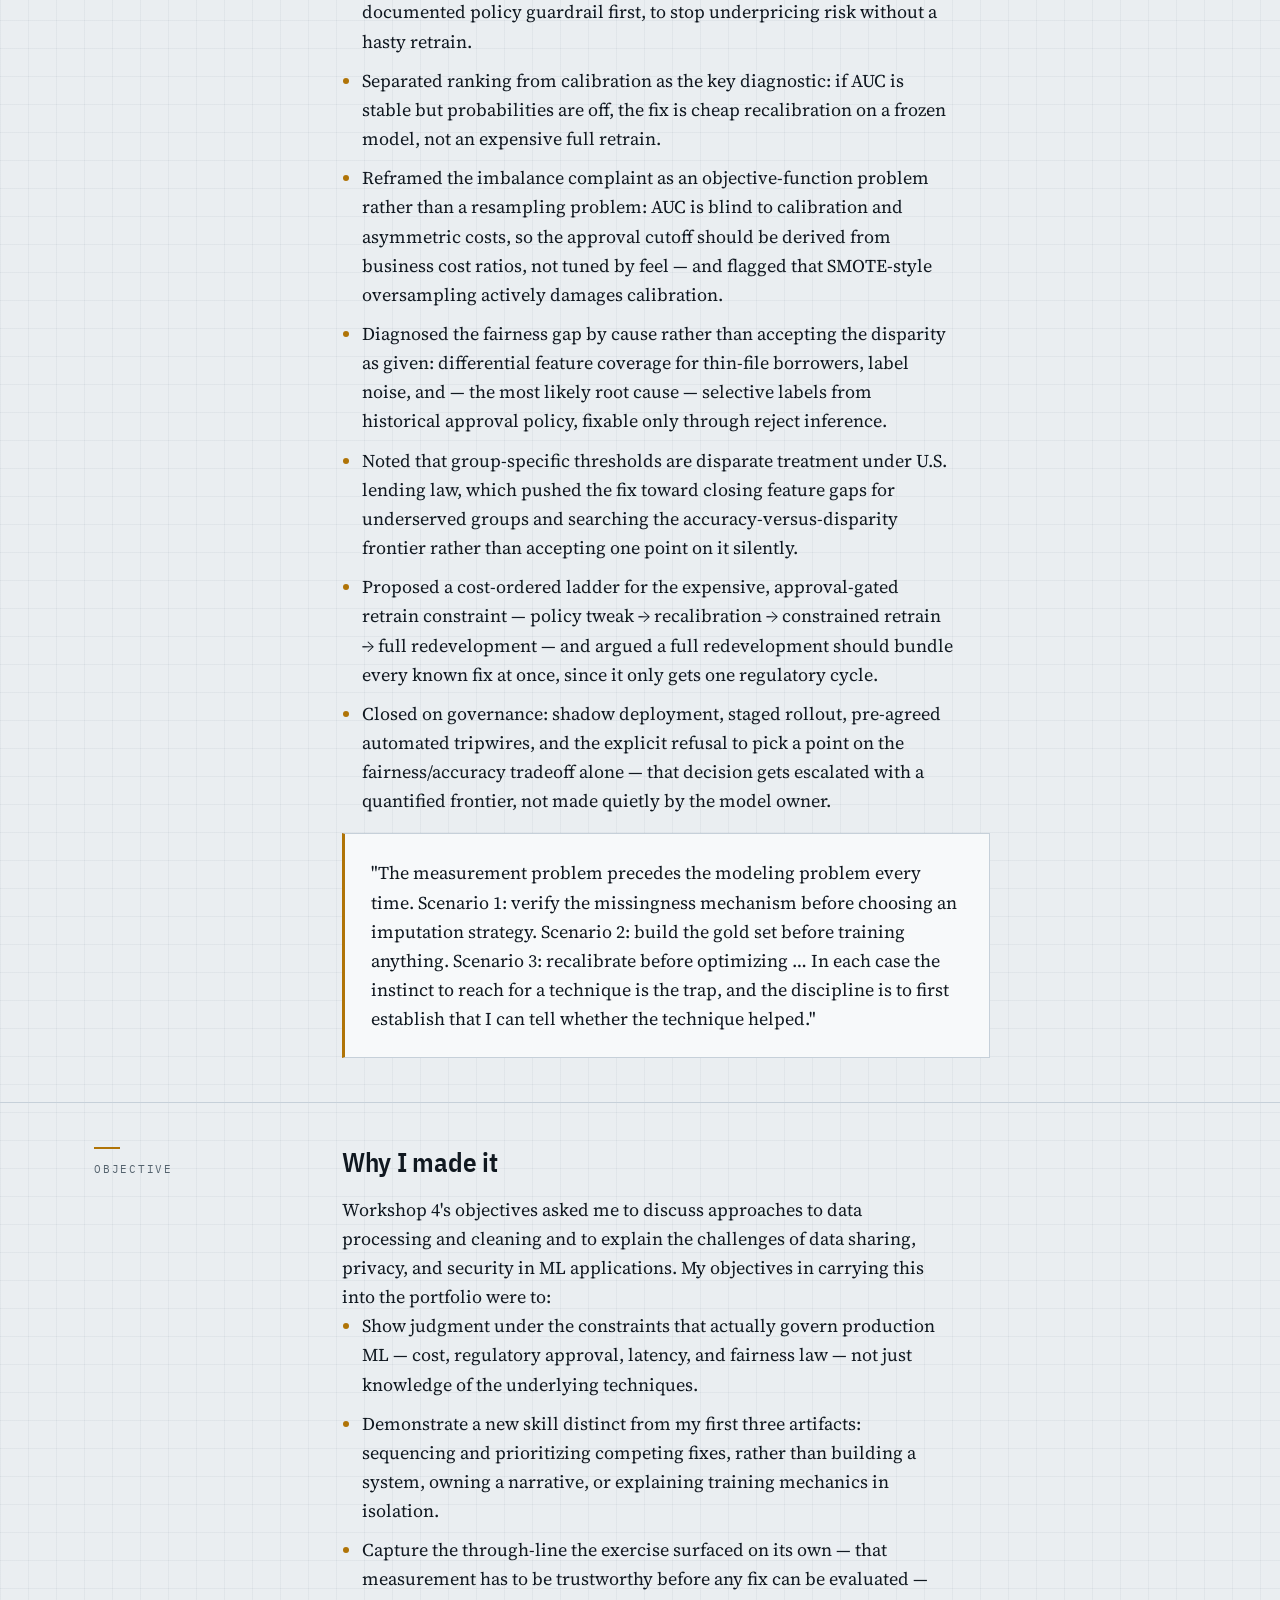
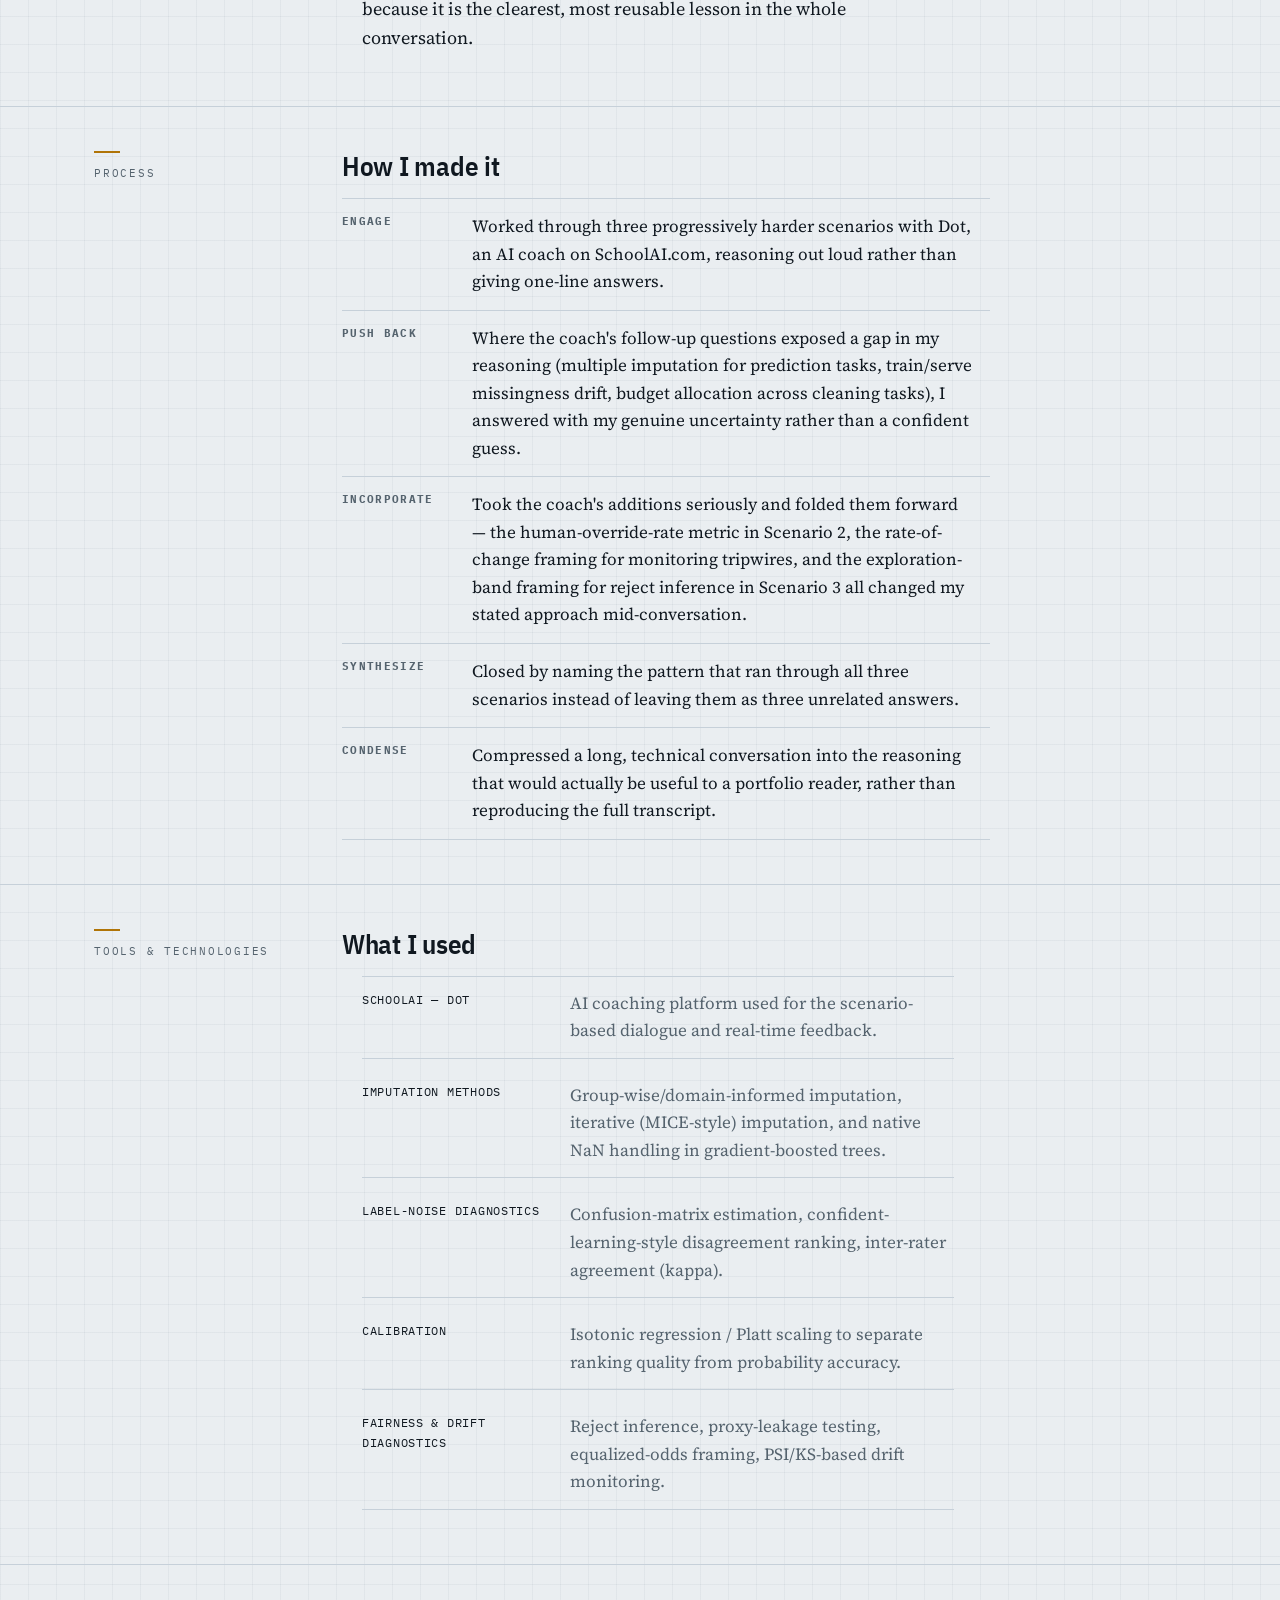
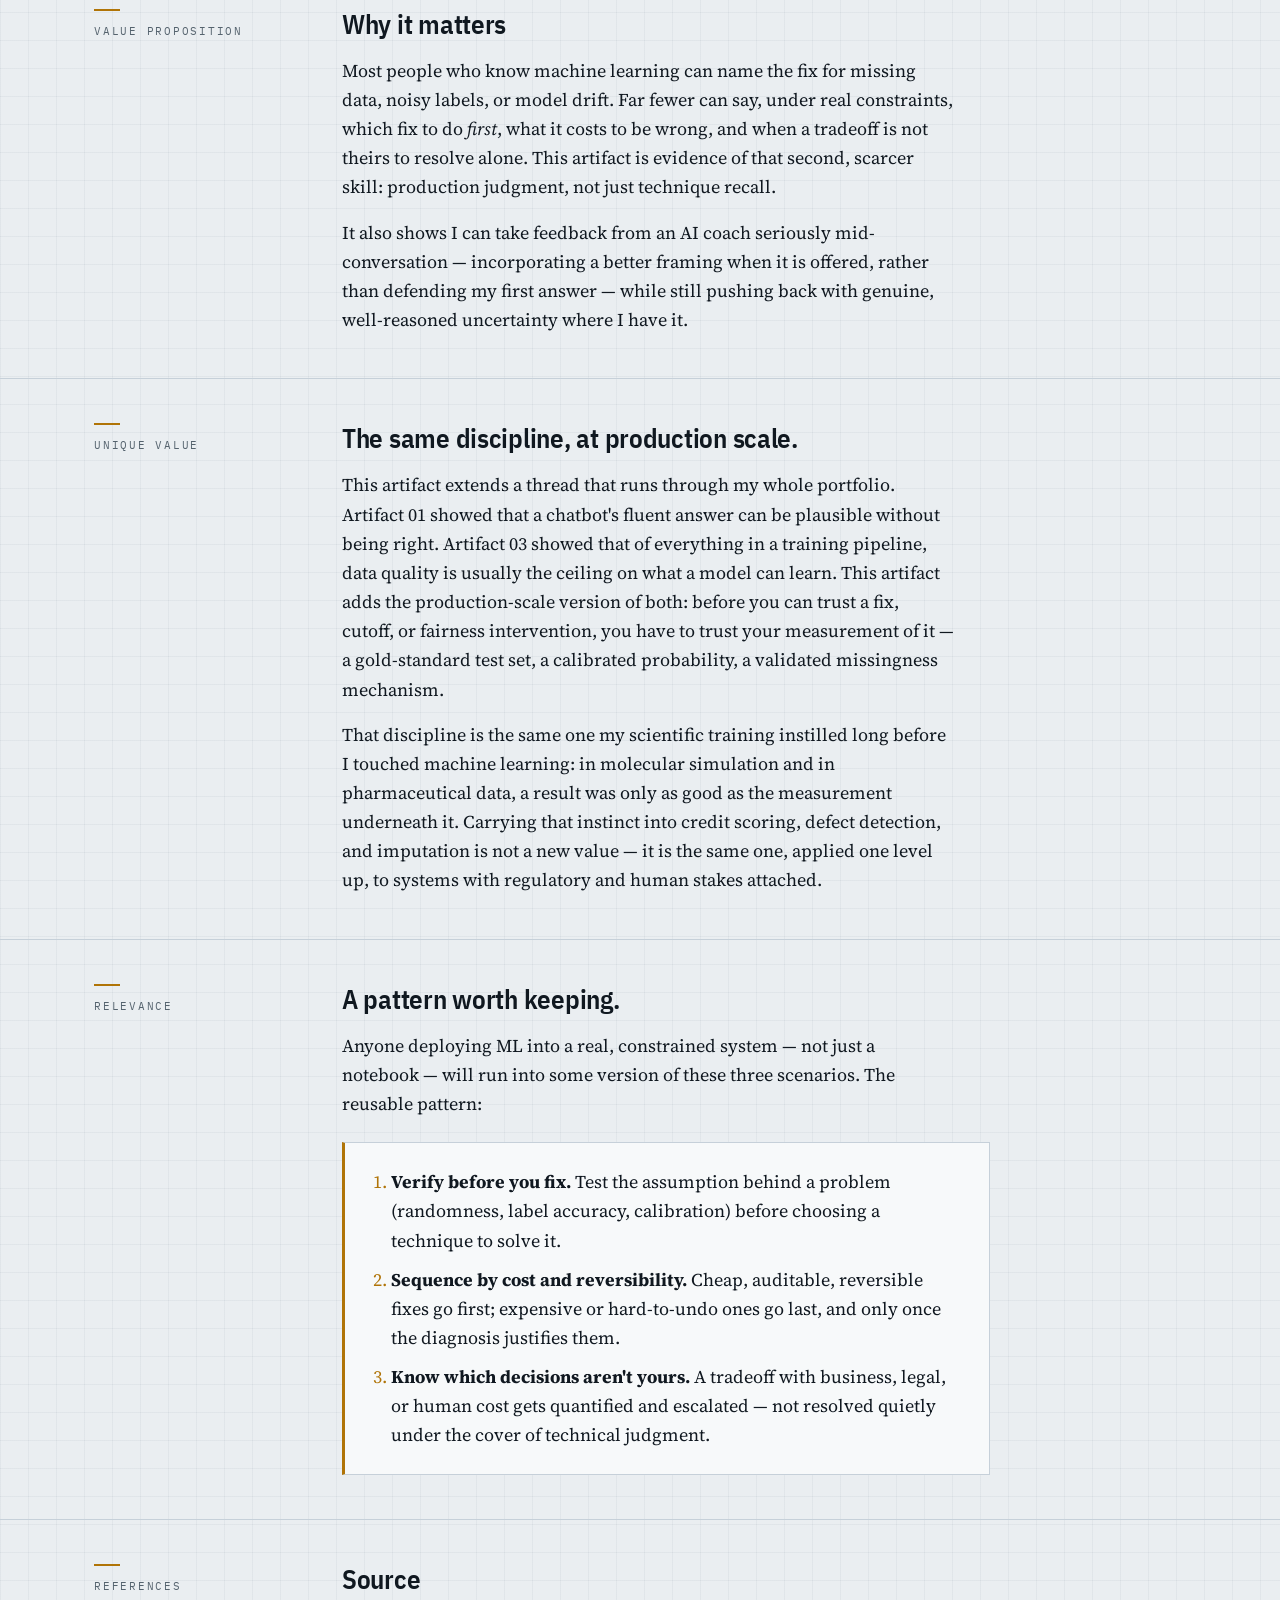
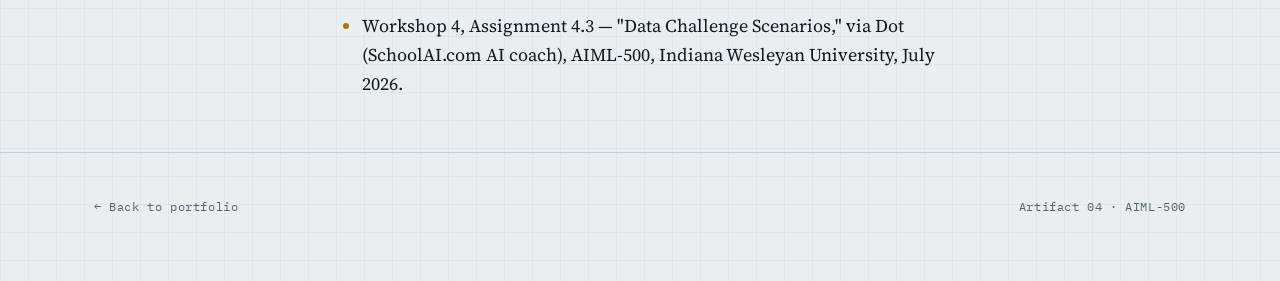
==== commit 26bae2e4: "Final pass for Workshop 5 review: add target audience section, fix invalid HTML in artifact 4, sync " ====
--- a/artifacts/data-challenges.html
+++ b/artifacts/data-challenges.html
@@ -18,6 +18,7 @@
     <nav class="nav">
       <a href="../index.html#bio">Bio</a>
       <a href="../index.html#value">Value</a>
+      <a href="../index.html#audience">Audience</a>
       <a href="../index.html#artifacts" aria-current="page">Artifacts</a>
     </nav>
   </div>
@@ -79,7 +80,7 @@
         </div>
 
         <h3 style="margin-top:34px;"><span style="color:var(--amber); font-family:var(--mono); font-size:12px; letter-spacing:.08em; margin-right:10px;">03</span>Concept drift, imbalance, and fairness &mdash; together</h3>
-        <p><strong>Situation:</strong> A credit-default model trained on pre-pandemic data was now miscalibrated (predicted 5% defaults actualizing at 8&ndash;12%), defaults had grown rarer-but-shifting (3%&rarr;5%), and false-negative/false-positive rates ran unevenly across two demographic groups with similar base rates &mdash; all under &lt;100ms latency, no direct demographic features, and regulatory approval required for any retrain.</li>
+        <p><strong>Situation:</strong> A credit-default model trained on pre-pandemic data was now miscalibrated (predicted 5% defaults actualizing at 8&ndash;12%), defaults had grown rarer-but-shifting (3%&rarr;5%), and false-negative/false-positive rates ran unevenly across two demographic groups with similar base rates &mdash; all under &lt;100ms latency, no direct demographic features, and regulatory approval required for any retrain.</p>
         <ul>
           <li>Refused to treat the three problems as an independent checklist &mdash; sequenced interventions by cost and reversibility: an immediate, documented policy guardrail first, to stop underpricing risk without a hasty retrain.</li>
           <li>Separated ranking from calibration as the key diagnostic: if AUC is stable but probabilities are off, the fix is cheap recalibration on a frozen model, not an expensive full retrain.</li>
